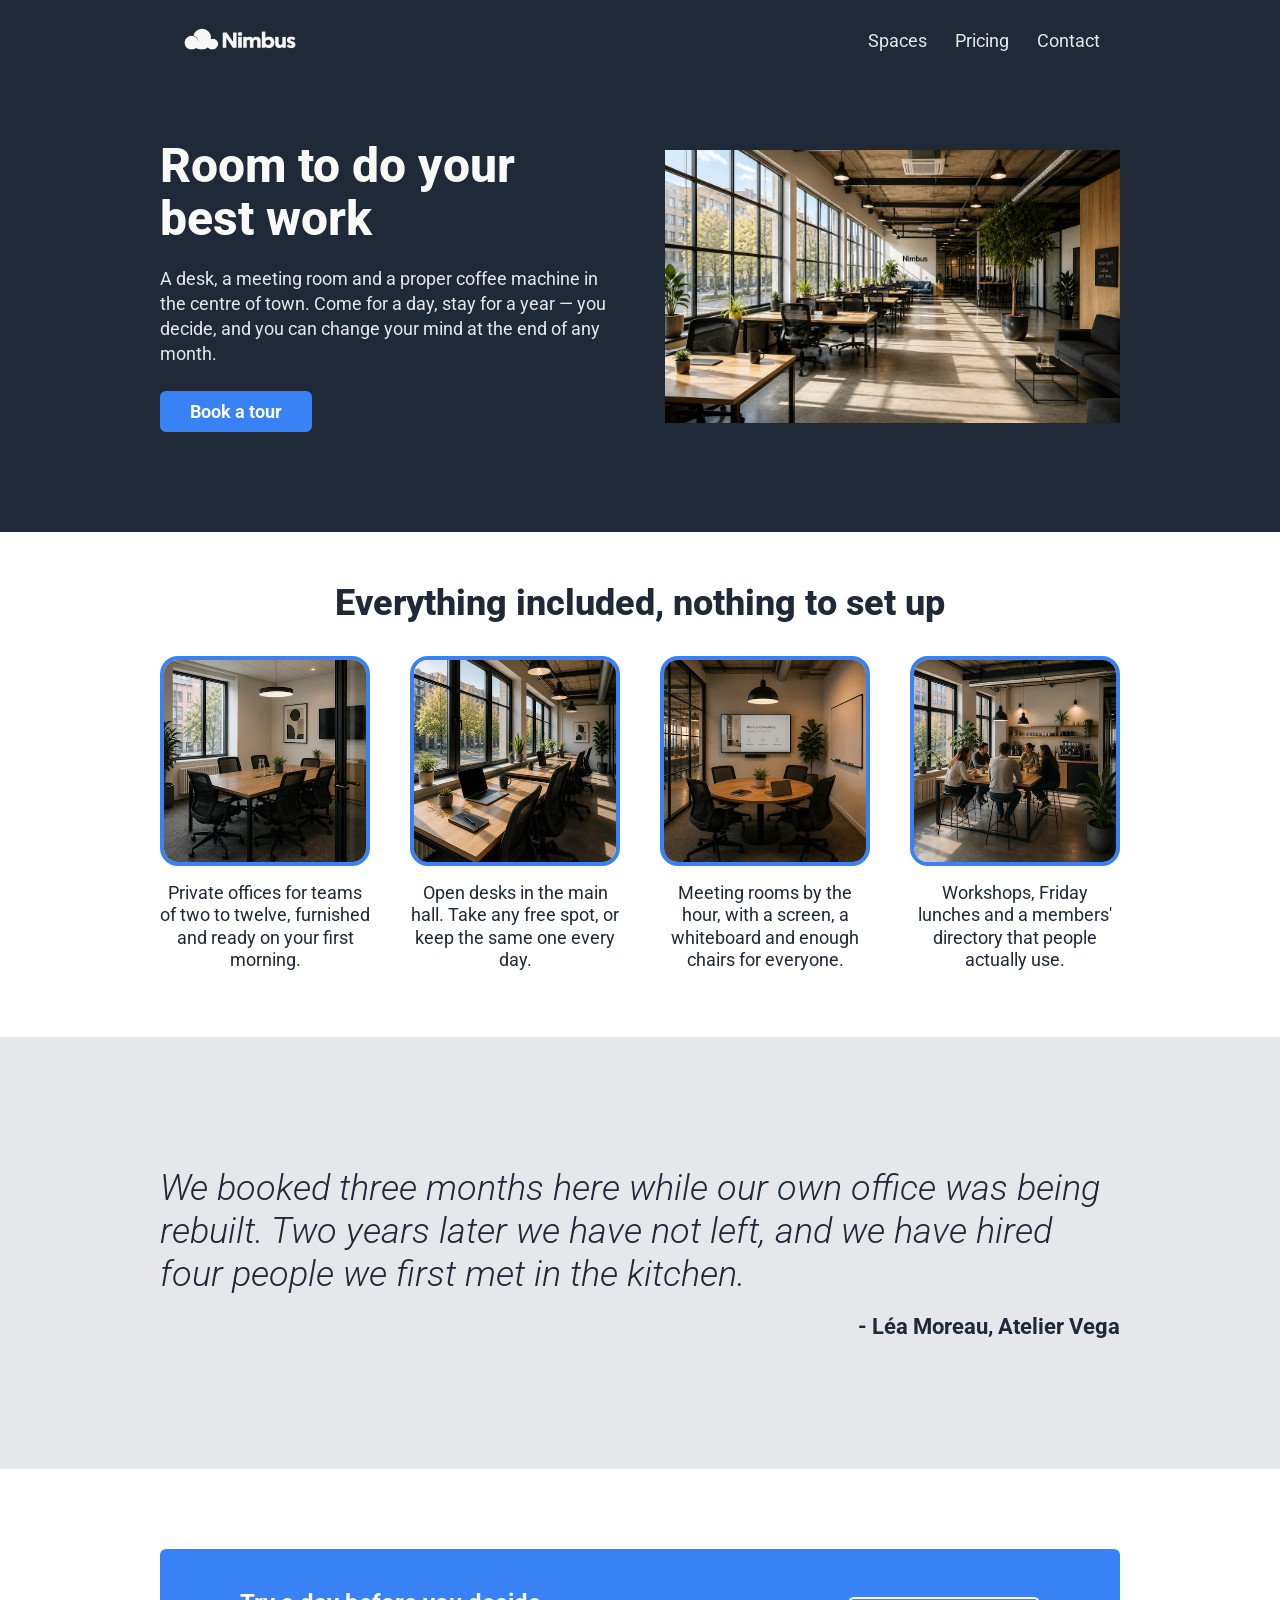
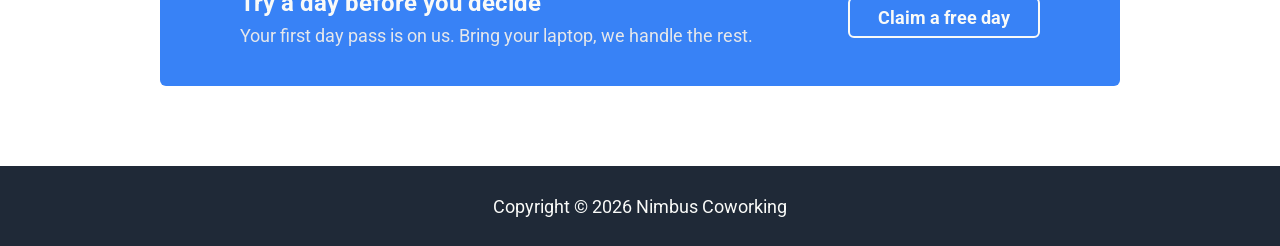
==== index.html @ df61a57c "improve the structure of main.css" ====
<!DOCTYPE html>
<html lang="en">
<head>
    <meta charset="UTF-8">
    <meta name="viewport" content="width=device-width, initial-scale=1.0">
    <title>Nimbus Coworking — Workspaces in the centre of town</title>
    <meta name="description"
          content="Private offices, open desks and meeting rooms in the centre of town. Book by the day or by the year.">

    <link rel="stylesheet" href="assets/css/main.css">
    <link rel="stylesheet" href="assets/css/pages/home.css">
</head>

<body>

    <!-- Skip link for keyboard navigation -->
    <!-- <a class="skip-link" href="#main">Skip to content</a> -->

    <!-- Site header: logo and main navigation -->
    <header class="site-header">
        <div class="site-header__inner">

            <a class="site-header__logo" href="index.html">
                <img class="site-header__logo-image"
                    src="assets/images/logo-nimbus.png"
                    alt="Nimbus Coworking">
            </a>

            <!-- Burger button, shown on small screens -->
            <input class="nav-toggle" type="checkbox" id="nav-toggle">
            <label class="nav-toggle__label" for="nav-toggle" aria-label="Menu">
                <span class="nav-toggle__bar"></span>
                <span class="nav-toggle__bar"></span>
                <span class="nav-toggle__bar"></span>
            </label>

            <nav class="site-nav" aria-label="Main">
                <ul class="site-nav__list">
                    <li><a class="site-nav__link" href="spaces.html">Spaces</a></li>
                    <li><a class="site-nav__link" href="pricing.html">Pricing</a></li>
                    <li><a class="site-nav__link" href="contact.html">Contact</a></li>
                </ul>
            </nav>

        </div>
    </header>

    <main id="main">

        <!-- Hero: main message and call to action -->
        <section class="hero">
            <div class="hero__inner">

                <div class="hero__content">
                    <h1 class="hero__title">Room to do your best work</h1>
                    <p class="hero__subtitle">
                        A desk, a meeting room and a proper coffee machine in
                        the centre of town. Come for a day, stay for a year —
                        you decide, and you can change your mind at the end of
                        any month.
                    </p>
                    <a class="btn" href="contact.html">Book a tour</a>
                </div>

                <!-- Wide shot on desktop, closer shot on mobile -->     
                <picture class="hero__media">
                    <source media="(max-width: 374px)"
                            srcset="assets/images/hero-mobile.jpg">
                    <img src="assets/images/hero-desktop.jpg"
                        alt="The main hall at Nimbus, with desks along a row of tall windows">
                </picture>

            </div>
        </section>

        <!-- What Nimbus offers: four services -->
        <section class="services" id="services">
            <div class="services__inner">
                <h2 class="services__title">Everything included, nothing to set up</h2>

                <ul class="services__list">

                    <li class="card">
                        <!-- Two sizes, the browser loads the lighter one when it fits -->
                        <img class="card__image"
                            src="assets/images/offices-400.jpg"
                            srcset="assets/images/offices-400.jpg 400w,
                                    assets/images/offices-800.jpg 800w"
                            sizes="225px"
                            alt="A private office with a table for six people">
                        <p class="card__text">
                            Private offices for teams of two to twelve, furnished
                            and ready on your first morning.
                        </p>
                    </li>

                    <li class="card">
                        <img class="card__image"
                            src="assets/images/desks-400.jpg"
                            srcset="assets/images/desks-400.jpg 400w,
                                    assets/images/desks-800.jpg 800w"
                            sizes="225px"
                            alt="Open desks facing a window in the main hall">
                        <p class="card__text">
                            Open desks in the main hall. Take any free spot, or
                            keep the same one every day.
                        </p>
                    </li>

                    <li class="card">
                        <img class="card__image"
                            src="assets/images/meeting-400.jpg"
                            srcset="assets/images/meeting-400.jpg 400w,
                                    assets/images/meeting-800.jpg 800w"
                            sizes="225px"
                            alt="A meeting room with a screen and a whiteboard">
                        <p class="card__text">
                            Meeting rooms by the hour, with a screen, a whiteboard
                            and enough chairs for everyone.
                        </p>
                    </li>

                    <li class="card">
                        <img class="card__image"
                            src="assets/images/community-400.jpg"
                            srcset="assets/images/community-400.jpg 400w,
                                    assets/images/community-800.jpg 800w"
                            sizes="225px"
                            alt="Members having lunch together in the Nimbus kitchen">
                        <p class="card__text">
                            Workshops, Friday lunches and a members' directory that
                            people actually use.
                        </p>
                    </li>

                </ul>
        </div>
        </section>

        <!-- Member testimonial -->
        <section class="quote" id="members">
            <div class="quote__inner">
                <figure class="quote__figure">
                    <blockquote class="quote__text">
                        We booked three months here while our own office was being
                        rebuilt. Two years later we have not left, and we have
                        hired four people we first met in the kitchen.
                    </blockquote>
                    <figcaption class="quote__author">- Léa Moreau, Atelier Vega</figcaption>
                </figure>
            </div>
        </section>

        <!-- Free day pass offer -->
        <section class="cta" id="join">
            <div class="cta__inner">
                <div class="cta__card">
                    <div class="cta__content">
                        <h2 class="cta__title">Try a day before you decide</h2>
                        <p class="cta__text">
                            Your first day pass is on us. Bring your laptop, we
                            handle the rest.
                        </p>
                    </div>
                    <a class="btn btn--outline" href="contact.html">Claim a free day</a>
                </div>
            </div>
        </section>

    </main>

    <footer class="site-footer">
        <p class="site-footer__text">Copyright © 2026 Nimbus Coworking</p>
    </footer>

</body>
</html>
---- assets/css/main.css ----
@font-face {
  font-family: "Roboto";
  src: url(/assets/fonts/Roboto-Regular.ttf);
  font-weight: 400;
  font-style: normal;
}

@font-face {
  font-family: "Roboto";
  src: url(/assets/fonts/Roboto-Bold.ttf);
  font-weight: 700;
  font-style: normal;
}

@font-face {
  font-family: "Roboto";
  src: url(/assets/fonts/Roboto-ExtraBold.ttf);
  font-weight: 800;
  font-style: normal;
}

@font-face {
  font-family: "Roboto";
  src: url(/assets/fonts/Roboto-Italic.ttf);
  font-weight: 400;
  font-style: italic;
}

@font-face {
  font-family: "Roboto";
  src: url(/assets/fonts/Roboto-LightItalic.ttf);
  font-weight: 300;
  font-style: italic;
}



/* VARIABLES */

:root {
  /* color for header, hero and footer background, information header text, quote text and author text */
  --color-dark: #1F2937;
  /* color for header logo text, header main text, button text, sign up main text, sign up button border */
  --color-light: #F9FAF8;
  /* color for header secondary text, header links text, information item text, footer text, sign up secondary text */
  --color-secondary: #E5E7EB;
  /* color for button background, information item image border, sign up background */
  --color-accent: #3882F6;
  /* font weight for header main text and information header text */
  --font-extra-bold: 800;
  /* font weight for quote text */
  --font-light: 300;
  /* font size for hero main text */
  --font-size-main: 48px;
  /* font size for information header text and quote text */
  --font-size-large: 36px;
  /* font size for logo text */
  --font-size-medium: 24px;
  /* font size for hero secondary and header link text */
  --font-size-small: 18px;
  /* font size for header logo text */
  --font-size-logo: 24px;
}

/* RESETS */

* {
  padding: 0;
  margin: 0;
  box-sizing: border-box;
}

/* BASE TEXT STYLES */

body {
  font-size: var(--font-size-small);
  font-family: "Roboto", sans-serif;
}

@media (max-width: 374px) {
  body {
    font-size: 18px;
  }
}

main {
  padding-top: 70px; /* top padding to accommodate the header  */
}

/* GLOBAL TEXT STYLES - add classes with the same styles here */

/* hero text style */
.hero__title {
  font-size: var(--font-size-main);
  font-weight: var(--font-extra-bold);
  line-height: 1.1;
}

/* header text style */
.services__title {
  color: var(--color-dark);
  font-size: var(--font-size-large);
  font-weight: var(--font-extra-bold);
  text-align: center;
  line-height: 1.2;
}

/* SKIP LINK */

.skip-link {
  position: absolute;
  top: 0;
  left: 0;

  padding: 8px 16px;

  background-color: var(--color-light);
  color: var(--color-dark);
  text-decoration: none;

  transform: translateY(-100%);
}

.skip-link:focus {
  transform: translateY(0);
}

/* COMPONENT STYLES */

/* buttons */
.btn {
  display: inline-block;
  padding: 8px 28px;

  background-color: var(--color-accent);
  border: 2px solid var(--color-accent);
  border-radius: 6px;

  color: var(--color-light);
  font-weight: 700;
  text-decoration: none;
  min-width: fit-content;
}

.btn:hover,
.btn:focus-visible {
  background-color: var(--color-light);
  border-color: var(--color-light);
  color: var(--color-accent);
}

.btn--outline {
  background-color: transparent;
  border-color: var(--color-light);
  color: var(--color-light);
}

.btn--outline:hover,
.btn--outline:focus-visible {
  background-color: var(--color-light);
  color: var(--color-accent);
}

/* header */
.site-header {
  position: fixed;
  top: 0;
  left: 0;
  width: 100%;
  z-index: 1000;

  background-color: var(--color-dark);
}

.site-header__inner {
  max-width: 960px;
  margin: 0 auto;
  padding: 20px;

  display: flex;
  align-items: center;
  justify-content: space-between;
}

.site-header__logo {
  display: block;
}

.site-header__logo-image {
  display: block;
  height: 40px;
}

.site-nav__list {
  display: flex;
  gap: 28px;
  list-style: none;
}

.site-nav__link {
  color: var(--color-secondary);
  text-decoration: none;
}

.site-nav__link:hover,
.site-nav__link:focus-visible {
  color: var(--color-light);
}

.nav-toggle { /* for burger menu */
  display: none;
}

.nav-toggle__label { /* for burger menu */
  display: none;
}

@media (max-width: 600px) {
  /* CSS-only navigation */

  .nav-toggle__label {
    width: 30px;
    height: 24px;

    display: flex;
    flex-direction: column;
    justify-content: space-between;

    cursor: pointer;
  }

  .nav-toggle__bar {
    display: block;
    width: 100%;
    height: 2px;

    background-color: var(--color-secondary);
    border-radius: 2px;
  }

  .site-nav {
    display: none;
  }

  .site-nav__list {
    flex-direction: column;
    gap: 0;
    padding: 10px 0 15px;
    width: 100%;
  }

  .site-nav__link {
    display: block;
    padding: 12px 0;
  }

  .nav-toggle:checked ~ .site-nav {
    display: block;
    position: absolute;
    left: 0;
    right: 0;
    margin-top: 200px;
    background-color: var(--color-dark);
    border-bottom: 1px solid var(--color-secondary);
    padding-left: 20px;
  }

  .site-header__inner {
    flex-wrap: wrap;
  }
}

/* footer */
.site-footer {
  background-color: var(--color-dark);
  color: var(--color-light);
  text-align: center;

  height: 80px;
  padding: 0px 20px;
  display: flex;
  align-items: center;
  justify-content: center;
}
---- assets/css/pages/home.css ----
/* HERO */

.hero {
  padding: 0 20px;

  background-color: var(--color-dark);
  color: var(--color-light);
}

.hero__inner {
  max-width: 960px;
  margin: 0 auto;
  padding: 35px 0 50px;
  display: flex;
  flex-direction: column;
  align-items: center;
  gap: 50px;
}

.hero__content {
  width: 100%;
}

.hero__title {
  margin-bottom: 20px;
}

.hero__subtitle {
  margin-bottom: 25px;
  color: var(--color-secondary);
  line-height: 1.4;
}

.hero__media {
  width: 100%;
}

.hero__media img {
  display: block;
  width: 100%;
}

@media (min-width: 768px) {
  .hero__inner {
    padding: 70px 0 100px;
    flex-direction: row;
  }

  .hero__content,
  .hero__media {
    flex: 1;
  }
}


/* SERVICES */

.services {
  padding: 0 20px;
}

.services__inner {
  max-width: 960px;
  margin: 0 auto;
  padding: 30px 0 65px;
}

.services__title {
  margin-bottom: 30px;
}

.services__list {
  display: flex;
  flex-wrap: wrap;
  justify-content: center;
  gap: 40px;
  list-style: none;
}

.card {
  flex: 0 1 225px;
}

.card__image {
  display: block;
  width: 100%;
  border: 4px solid var(--color-accent);
  border-radius: 18px;
}

.card__text {
  margin-top: 16px;
  color: var(--color-dark);
  text-align: center;
  line-height: 1.25;
}

@media (min-width: 768px) {
  .services__inner {
    padding: 50px 0 65px;
  }

  .services__list {
    flex-wrap: nowrap;
    align-items: flex-start;
  }
}


/* QUOTE */

.quote {
  padding: 0 20px;

  background-color: var(--color-secondary);
}

.quote__inner {
  max-width: 960px;
  margin: 0 auto;
  padding: 65px 0;
}

.quote__text {
  color: var(--color-dark);
  font-size: 28px;
  font-weight: var(--font-light);
  font-style: italic;
  line-height: 1.2;
}

.quote__author {
  margin-top: 18px;
  color: var(--color-dark);
  font-size: 22px;
  font-weight: 700;
  text-align: right;
}

@media (min-width: 768px) {
  .quote__inner {
    padding: 100px 0;
  }

  .quote__text {
    font-size: var(--font-size-large);
  }
}

@media (min-width: 1200px) {
  .quote__inner {
    padding: 130px 0;
  }
}


/* CALL TO ACTION */
.cta {
  padding: 0 20px;
}

.cta__inner {
  max-width: 960px;
  margin: 0 auto;
  padding: 50px 0;
}

.cta__card {
  padding: 30px 25px;

  display: flex;
  flex-direction: column;
  align-items: center;
  gap: 30px;

  background-color: var(--color-accent);
  border-radius: 6px;
}

.cta__content {
  color: var(--color-light);
}

.cta__title {
  margin-bottom: 8px;

  font-size: 24px;
  font-weight: 700;
}

.cta__text {
  color: var(--color-secondary);
}

@media (min-width: 768px) {
  .cta__inner {
    padding: 80px 0;
  }

  .cta__card {
    padding: 40px 80px;

    flex-direction: row;
    justify-content: space-between;
    gap: 40px;
  }
}
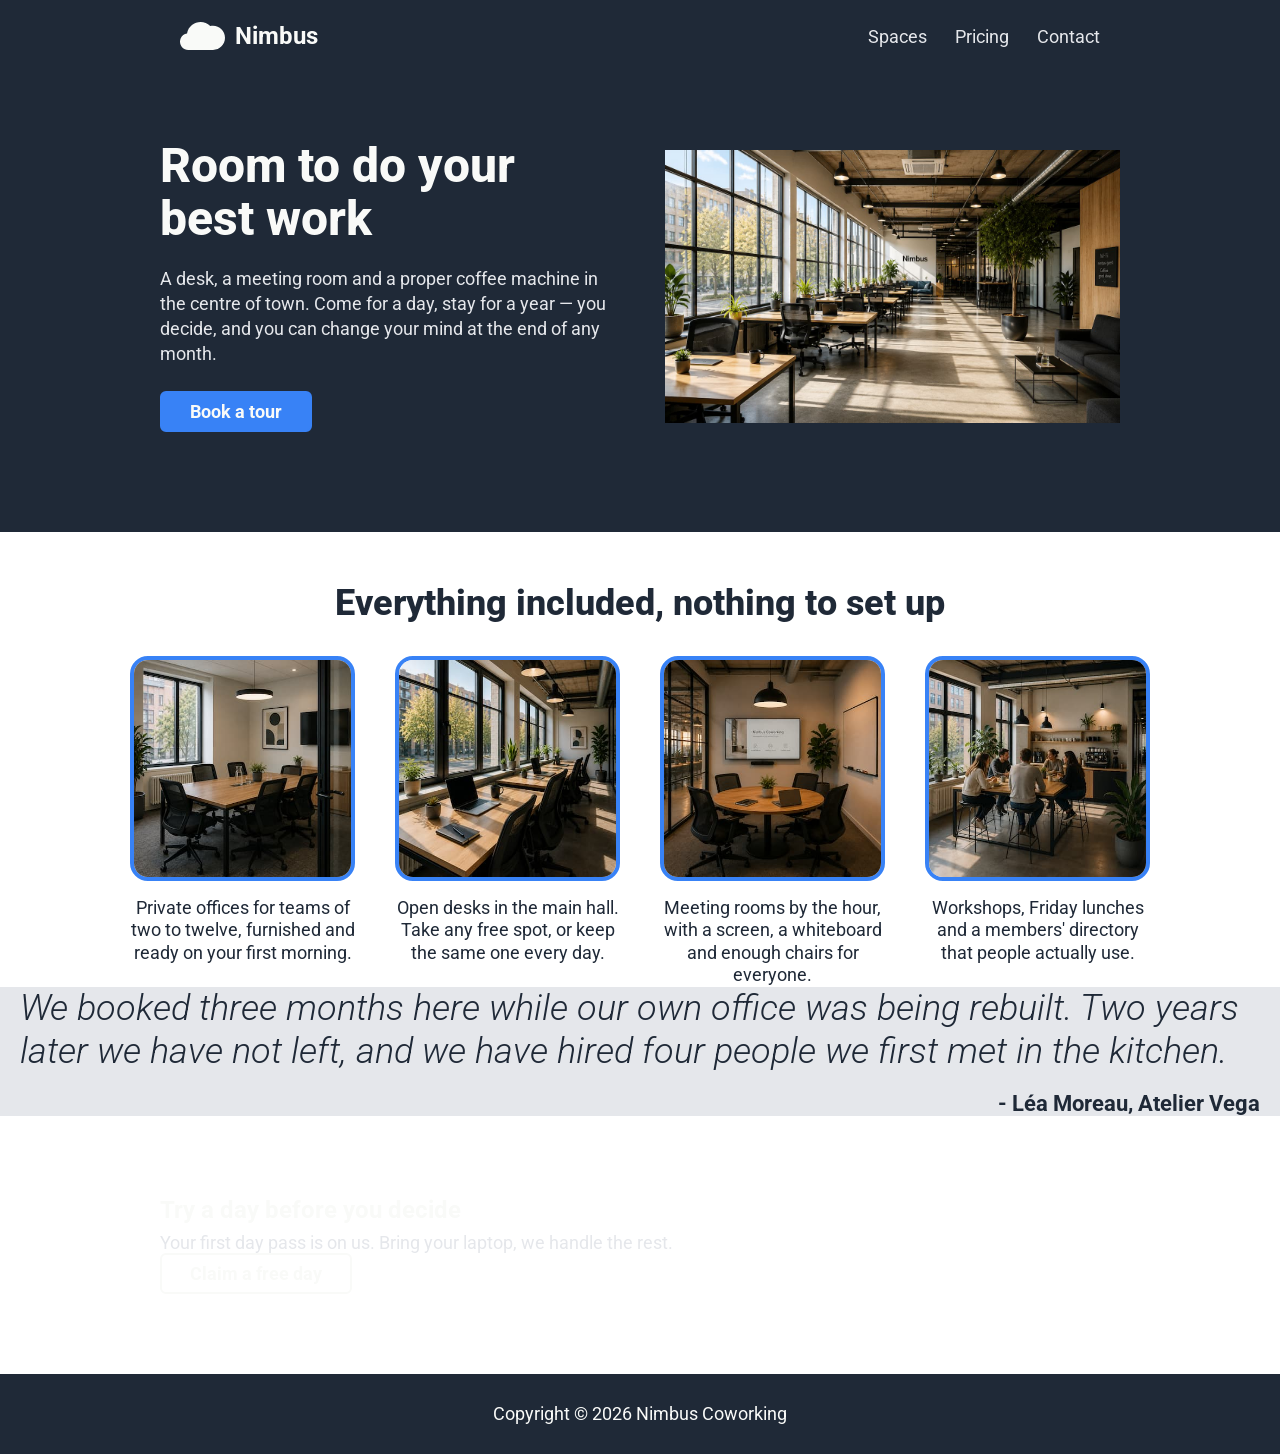
==== commit 30525b09: "feat(header): use cloud svg icon with text logo" ====
--- a/index.html
+++ b/index.html
@@ -13,17 +13,15 @@
 
 <body>
 
-    <!-- Skip link for keyboard navigation -->
-    <!-- <a class="skip-link" href="#main">Skip to content</a> -->
-
     <!-- Site header: logo and main navigation -->
     <header class="site-header">
         <div class="site-header__inner">
 
             <a class="site-header__logo" href="index.html">
-                <img class="site-header__logo-image"
-                    src="assets/images/logo-nimbus.png"
-                    alt="Nimbus Coworking">
+                <img class="site-header__logo-mark"
+                    src="assets/images/logo-cloud.svg"
+                    alt="">
+                <span class="site-header__logo-text">Nimbus</span>
             </a>
 
             <!-- Burger button, shown on small screens -->
@@ -62,12 +60,12 @@
                     <a class="btn" href="contact.html">Book a tour</a>
                 </div>
 
-                <!-- Wide shot on desktop, closer shot on mobile -->     
+                <!-- Wide shot on desktop, closer shot on mobile -->
                 <picture class="hero__media">
                     <source media="(max-width: 374px)"
                             srcset="assets/images/hero-mobile.jpg">
                     <img src="assets/images/hero-desktop.jpg"
-                        alt="The main hall at Nimbus, with desks along a row of tall windows">
+                         alt="The main hall at Nimbus, with desks along a row of tall windows">
                 </picture>
 
             </div>
@@ -75,95 +73,89 @@
 
         <!-- What Nimbus offers: four services -->
         <section class="services" id="services">
-            <div class="services__inner">
-                <h2 class="services__title">Everything included, nothing to set up</h2>
+            <h2 class="services__title">Everything included, nothing to set up</h2>
 
-                <ul class="services__list">
+            <ul class="services__list">
 
-                    <li class="card">
-                        <!-- Two sizes, the browser loads the lighter one when it fits -->
-                        <img class="card__image"
-                            src="assets/images/offices-400.jpg"
-                            srcset="assets/images/offices-400.jpg 400w,
-                                    assets/images/offices-800.jpg 800w"
-                            sizes="225px"
-                            alt="A private office with a table for six people">
-                        <p class="card__text">
-                            Private offices for teams of two to twelve, furnished
-                            and ready on your first morning.
-                        </p>
-                    </li>
+                <li class="card">
+                    <!-- Two sizes, the browser loads the lighter one when it fits -->
+                    <img class="card__image"
+                         src="assets/images/offices-400.jpg"
+                         srcset="assets/images/offices-400.jpg 400w,
+                                 assets/images/offices-800.jpg 800w"
+                         sizes="(max-width: 767px) 100vw, 25vw"
+                         alt="A private office with a table for six people">
+                    <p class="card__text">
+                        Private offices for teams of two to twelve, furnished
+                        and ready on your first morning.
+                    </p>
+                </li>
 
-                    <li class="card">
-                        <img class="card__image"
-                            src="assets/images/desks-400.jpg"
-                            srcset="assets/images/desks-400.jpg 400w,
-                                    assets/images/desks-800.jpg 800w"
-                            sizes="225px"
-                            alt="Open desks facing a window in the main hall">
-                        <p class="card__text">
-                            Open desks in the main hall. Take any free spot, or
-                            keep the same one every day.
-                        </p>
-                    </li>
+                <li class="card">
+                    <img class="card__image"
+                         src="assets/images/desks-400.jpg"
+                         srcset="assets/images/desks-400.jpg 400w,
+                                 assets/images/desks-800.jpg 800w"
+                         sizes="(max-width: 767px) 100vw, 25vw"
+                         alt="Open desks facing a window in the main hall">
+                    <p class="card__text">
+                        Open desks in the main hall. Take any free spot, or
+                        keep the same one every day.
+                    </p>
+                </li>
 
-                    <li class="card">
-                        <img class="card__image"
-                            src="assets/images/meeting-400.jpg"
-                            srcset="assets/images/meeting-400.jpg 400w,
-                                    assets/images/meeting-800.jpg 800w"
-                            sizes="225px"
-                            alt="A meeting room with a screen and a whiteboard">
-                        <p class="card__text">
-                            Meeting rooms by the hour, with a screen, a whiteboard
-                            and enough chairs for everyone.
-                        </p>
-                    </li>
+                <li class="card">
+                    <img class="card__image"
+                         src="assets/images/meeting-400.jpg"
+                         srcset="assets/images/meeting-400.jpg 400w,
+                                 assets/images/meeting-800.jpg 800w"
+                         sizes="(max-width: 767px) 100vw, 25vw"
+                         alt="A meeting room with a screen and a whiteboard">
+                    <p class="card__text">
+                        Meeting rooms by the hour, with a screen, a whiteboard
+                        and enough chairs for everyone.
+                    </p>
+                </li>
 
-                    <li class="card">
-                        <img class="card__image"
-                            src="assets/images/community-400.jpg"
-                            srcset="assets/images/community-400.jpg 400w,
-                                    assets/images/community-800.jpg 800w"
-                            sizes="225px"
-                            alt="Members having lunch together in the Nimbus kitchen">
-                        <p class="card__text">
-                            Workshops, Friday lunches and a members' directory that
-                            people actually use.
-                        </p>
-                    </li>
+                <li class="card">
+                    <img class="card__image"
+                         src="assets/images/community-400.jpg"
+                         srcset="assets/images/community-400.jpg 400w,
+                                 assets/images/community-800.jpg 800w"
+                         sizes="(max-width: 767px) 100vw, 25vw"
+                         alt="Members having lunch together in the Nimbus kitchen">
+                    <p class="card__text">
+                        Workshops, Friday lunches and a members' directory that
+                        people actually use.
+                    </p>
+                </li>
 
-                </ul>
-        </div>
+            </ul>
         </section>
 
         <!-- Member testimonial -->
         <section class="quote" id="members">
-            <div class="quote__inner">
-                <figure class="quote__figure">
-                    <blockquote class="quote__text">
-                        We booked three months here while our own office was being
-                        rebuilt. Two years later we have not left, and we have
-                        hired four people we first met in the kitchen.
-                    </blockquote>
-                    <figcaption class="quote__author">- Léa Moreau, Atelier Vega</figcaption>
-                </figure>
-            </div>
+            <figure class="quote__figure">
+                <blockquote class="quote__text">
+                    We booked three months here while our own office was being
+                    rebuilt. Two years later we have not left, and we have
+                    hired four people we first met in the kitchen.
+                </blockquote>
+                <figcaption class="quote__author">- Léa Moreau, Atelier Vega</figcaption>
+            </figure>
         </section>
 
         <!-- Free day pass offer -->
         <section class="cta" id="join">
             <div class="cta__inner">
-                <div class="cta__card">
-                    <div class="cta__content">
-                        <h2 class="cta__title">Try a day before you decide</h2>
-                        <p class="cta__text">
-                            Your first day pass is on us. Bring your laptop, we
-                            handle the rest.
-                        </p>
-                    </div>
-                    <a class="btn btn--outline" href="contact.html">Claim a free day</a>
+                <div class="cta__content">
+                    <h2 class="cta__title">Try a day before you decide</h2>
+                    <p class="cta__text">
+                        Your first day pass is on us. Bring your laptop, we
+                        handle the rest.
+                    </p>
                 </div>
+                <a class="btn btn--outline" href="contact.html">Claim a free day</a>
             </div>
         </section>
 
--- a/assets/css/main.css
+++ b/assets/css/main.css
@@ -90,7 +90,10 @@
 /* GLOBAL TEXT STYLES - add classes with the same styles here */
 
 /* hero text style */
-.hero__title {
+.hero__title,
+.page-intro__title {
+  margin-bottom: 12px;
+
   font-size: var(--font-size-main);
   font-weight: var(--font-extra-bold);
   line-height: 1.1;
@@ -98,31 +101,13 @@
 
 /* header text style */
 .services__title {
+  margin: 50px 0px;
+
   color: var(--color-dark);
   font-size: var(--font-size-large);
   font-weight: var(--font-extra-bold);
   text-align: center;
   line-height: 1.2;
-}
-
-/* SKIP LINK */
-
-.skip-link {
-  position: absolute;
-  top: 0;
-  left: 0;
-
-  padding: 8px 16px;
-
-  background-color: var(--color-light);
-  color: var(--color-dark);
-  text-decoration: none;
-
-  transform: translateY(-100%);
-}
-
-.skip-link:focus {
-  transform: translateY(0);
 }
 
 /* COMPONENT STYLES */
@@ -175,7 +160,7 @@
 .site-header__inner {
   max-width: 960px;
   margin: 0 auto;
-  padding: 20px;
+  padding: 22px 20px;
 
   display: flex;
   align-items: center;
@@ -183,12 +168,25 @@
 }
 
 .site-header__logo {
+  display: flex;
+  align-items: center;
+  gap: 10px;
+
+  text-decoration: none;
+}
+
+.site-header__logo-mark {
   display: block;
-}
-
-.site-header__logo-image {
-  display: block;
-  height: 40px;
+  height: 28px;
+  width: auto;
+}
+
+/* Header Logo Text: 24px #F9FAF8 */
+.site-header__logo-text {
+  color: var(--color-light);
+  font-size: var(--font-size-logo);
+  font-weight: 700;
+  line-height: 1;
 }
 
 .site-nav__list {
@@ -281,4 +279,35 @@
   display: flex;
   align-items: center;
   justify-content: center;
+}
+
+/* page intro - dark banner at the top of secondary pages */
+.page-intro {
+  background-color: var(--color-dark);
+  color: var(--color-light);
+}
+
+.page-intro__inner {
+  max-width: 960px;
+  margin: 0 auto;
+  padding: 70px 20px 80px;
+}
+
+.page-intro__text {
+  max-width: 640px;
+
+  color: var(--color-secondary);
+  line-height: 1.4;
+}
+
+@media (max-width: 767px) {
+  .page-intro__title {
+    font-size: var(--font-size-main);
+  }
+}
+
+@media (max-width: 374px) {
+  .page-intro__title {
+    font-size: var(--font-size-large);
+  }
 }
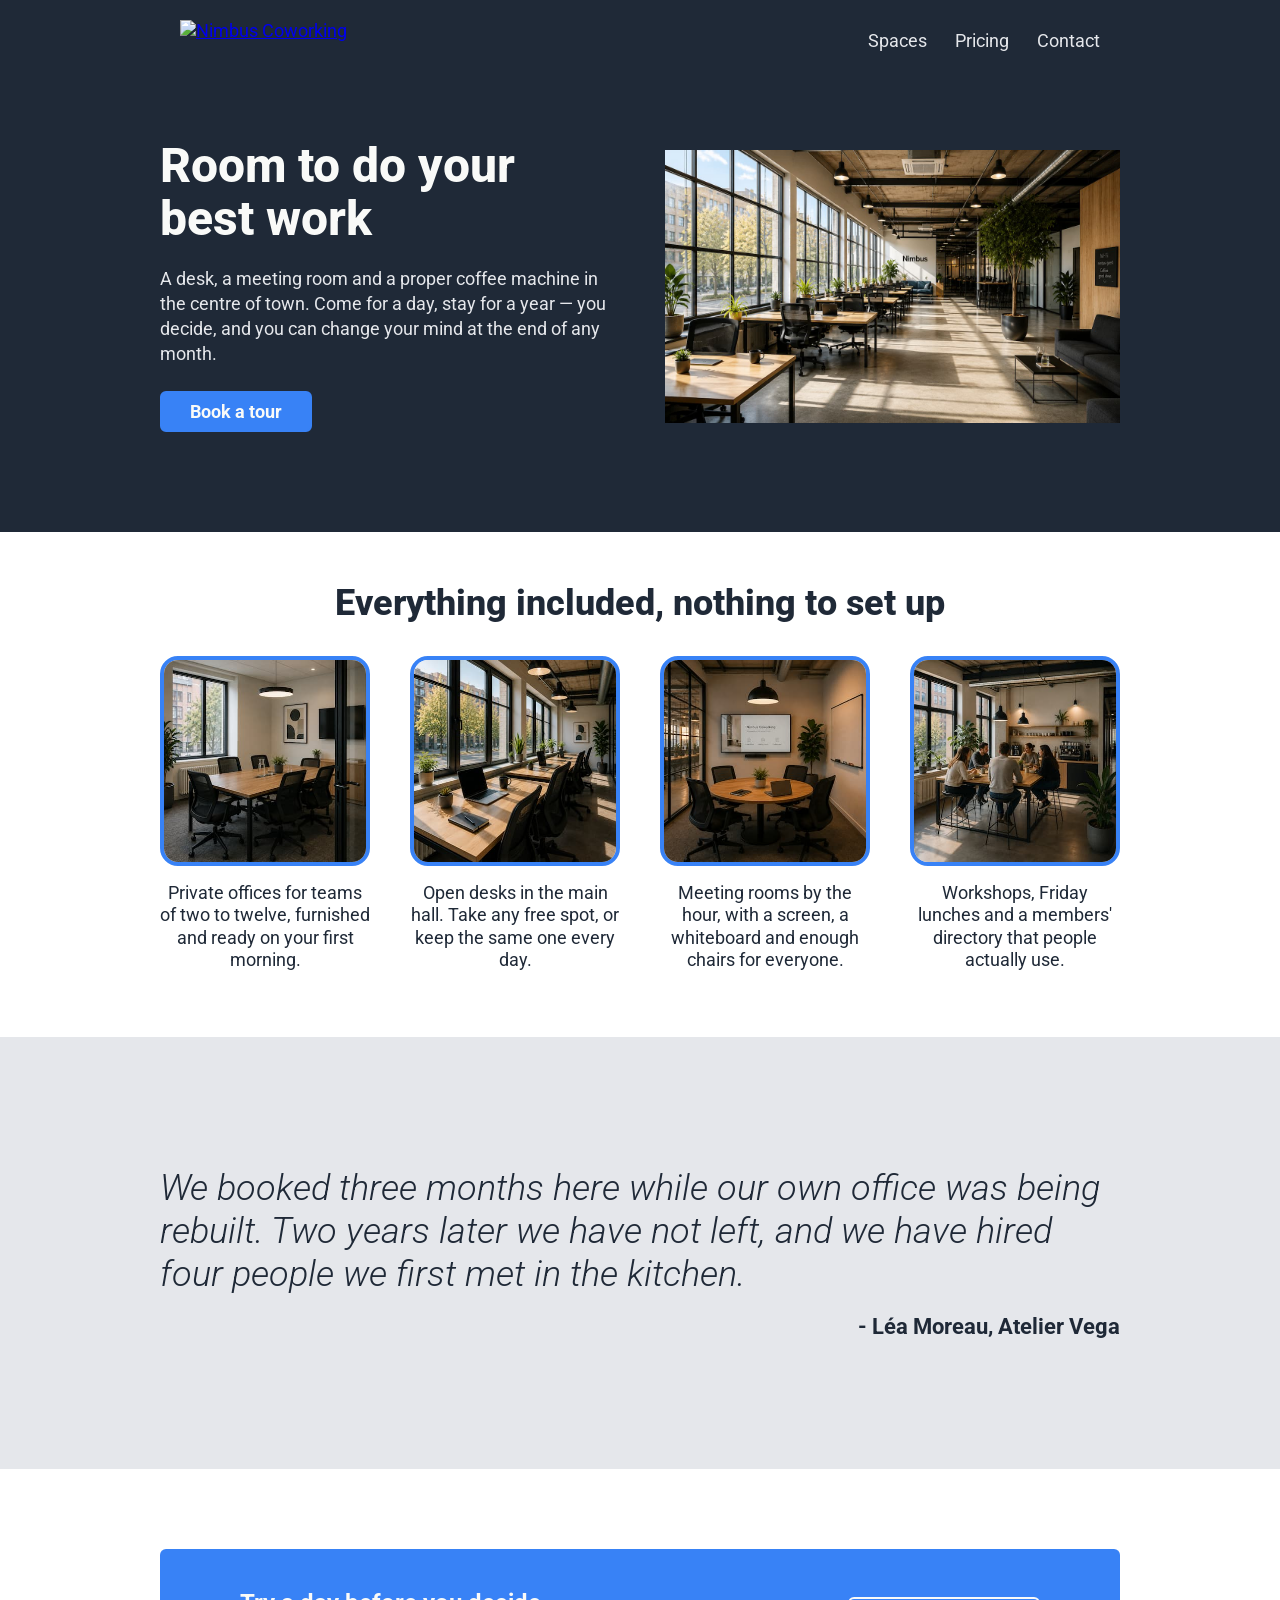
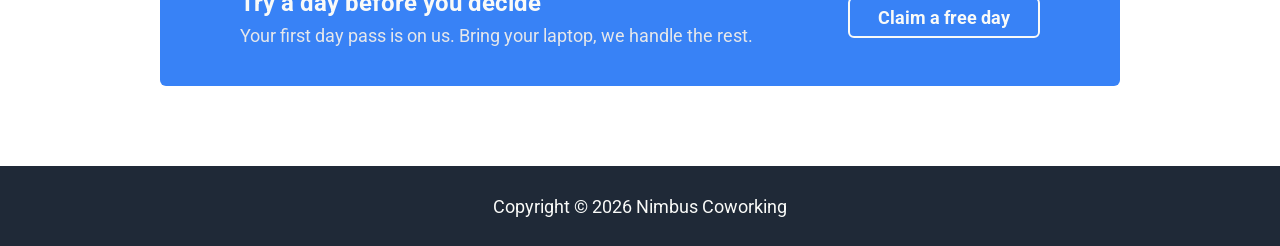
==== commit 8a999b49: "Merge pull request #27 from kenza12/feat/index-css Improve the structure of home.css" ====
--- a/index.html
+++ b/index.html
@@ -18,10 +18,9 @@
         <div class="site-header__inner">
 
             <a class="site-header__logo" href="index.html">
-                <img class="site-header__logo-mark"
-                    src="assets/images/logo-cloud.svg"
-                    alt="">
-                <span class="site-header__logo-text">Nimbus</span>
+                <img class="site-header__logo-image"
+                    src="assets/images/logo-nimbus.png"
+                    alt="Nimbus Coworking">
             </a>
 
             <!-- Burger button, shown on small screens -->
@@ -60,12 +59,12 @@
                     <a class="btn" href="contact.html">Book a tour</a>
                 </div>
 
-                <!-- Wide shot on desktop, closer shot on mobile -->
+                <!-- Wide shot on desktop, closer shot on mobile -->     
                 <picture class="hero__media">
                     <source media="(max-width: 374px)"
                             srcset="assets/images/hero-mobile.jpg">
                     <img src="assets/images/hero-desktop.jpg"
-                         alt="The main hall at Nimbus, with desks along a row of tall windows">
+                        alt="The main hall at Nimbus, with desks along a row of tall windows">
                 </picture>
 
             </div>
@@ -73,89 +72,95 @@
 
         <!-- What Nimbus offers: four services -->
         <section class="services" id="services">
-            <h2 class="services__title">Everything included, nothing to set up</h2>
+            <div class="services__inner">
+                <h2 class="services__title">Everything included, nothing to set up</h2>
 
-            <ul class="services__list">
+                <ul class="services__list">
 
-                <li class="card">
-                    <!-- Two sizes, the browser loads the lighter one when it fits -->
-                    <img class="card__image"
-                         src="assets/images/offices-400.jpg"
-                         srcset="assets/images/offices-400.jpg 400w,
-                                 assets/images/offices-800.jpg 800w"
-                         sizes="(max-width: 767px) 100vw, 25vw"
-                         alt="A private office with a table for six people">
-                    <p class="card__text">
-                        Private offices for teams of two to twelve, furnished
-                        and ready on your first morning.
-                    </p>
-                </li>
+                    <li class="card">
+                        <!-- Two sizes, the browser loads the lighter one when it fits -->
+                        <img class="card__image"
+                            src="assets/images/offices-400.jpg"
+                            srcset="assets/images/offices-400.jpg 400w,
+                                    assets/images/offices-800.jpg 800w"
+                            sizes="225px"
+                            alt="A private office with a table for six people">
+                        <p class="card__text">
+                            Private offices for teams of two to twelve, furnished
+                            and ready on your first morning.
+                        </p>
+                    </li>
 
-                <li class="card">
-                    <img class="card__image"
-                         src="assets/images/desks-400.jpg"
-                         srcset="assets/images/desks-400.jpg 400w,
-                                 assets/images/desks-800.jpg 800w"
-                         sizes="(max-width: 767px) 100vw, 25vw"
-                         alt="Open desks facing a window in the main hall">
-                    <p class="card__text">
-                        Open desks in the main hall. Take any free spot, or
-                        keep the same one every day.
-                    </p>
-                </li>
+                    <li class="card">
+                        <img class="card__image"
+                            src="assets/images/desks-400.jpg"
+                            srcset="assets/images/desks-400.jpg 400w,
+                                    assets/images/desks-800.jpg 800w"
+                            sizes="225px"
+                            alt="Open desks facing a window in the main hall">
+                        <p class="card__text">
+                            Open desks in the main hall. Take any free spot, or
+                            keep the same one every day.
+                        </p>
+                    </li>
 
-                <li class="card">
-                    <img class="card__image"
-                         src="assets/images/meeting-400.jpg"
-                         srcset="assets/images/meeting-400.jpg 400w,
-                                 assets/images/meeting-800.jpg 800w"
-                         sizes="(max-width: 767px) 100vw, 25vw"
-                         alt="A meeting room with a screen and a whiteboard">
-                    <p class="card__text">
-                        Meeting rooms by the hour, with a screen, a whiteboard
-                        and enough chairs for everyone.
-                    </p>
-                </li>
+                    <li class="card">
+                        <img class="card__image"
+                            src="assets/images/meeting-400.jpg"
+                            srcset="assets/images/meeting-400.jpg 400w,
+                                    assets/images/meeting-800.jpg 800w"
+                            sizes="225px"
+                            alt="A meeting room with a screen and a whiteboard">
+                        <p class="card__text">
+                            Meeting rooms by the hour, with a screen, a whiteboard
+                            and enough chairs for everyone.
+                        </p>
+                    </li>
 
-                <li class="card">
-                    <img class="card__image"
-                         src="assets/images/community-400.jpg"
-                         srcset="assets/images/community-400.jpg 400w,
-                                 assets/images/community-800.jpg 800w"
-                         sizes="(max-width: 767px) 100vw, 25vw"
-                         alt="Members having lunch together in the Nimbus kitchen">
-                    <p class="card__text">
-                        Workshops, Friday lunches and a members' directory that
-                        people actually use.
-                    </p>
-                </li>
+                    <li class="card">
+                        <img class="card__image"
+                            src="assets/images/community-400.jpg"
+                            srcset="assets/images/community-400.jpg 400w,
+                                    assets/images/community-800.jpg 800w"
+                            sizes="225px"
+                            alt="Members having lunch together in the Nimbus kitchen">
+                        <p class="card__text">
+                            Workshops, Friday lunches and a members' directory that
+                            people actually use.
+                        </p>
+                    </li>
 
-            </ul>
+                </ul>
+        </div>
         </section>
 
         <!-- Member testimonial -->
         <section class="quote" id="members">
-            <figure class="quote__figure">
-                <blockquote class="quote__text">
-                    We booked three months here while our own office was being
-                    rebuilt. Two years later we have not left, and we have
-                    hired four people we first met in the kitchen.
-                </blockquote>
-                <figcaption class="quote__author">- Léa Moreau, Atelier Vega</figcaption>
-            </figure>
+            <div class="quote__inner">
+                <figure class="quote__figure">
+                    <blockquote class="quote__text">
+                        We booked three months here while our own office was being
+                        rebuilt. Two years later we have not left, and we have
+                        hired four people we first met in the kitchen.
+                    </blockquote>
+                    <figcaption class="quote__author">- Léa Moreau, Atelier Vega</figcaption>
+                </figure>
+            </div>
         </section>
 
         <!-- Free day pass offer -->
         <section class="cta" id="join">
             <div class="cta__inner">
-                <div class="cta__content">
-                    <h2 class="cta__title">Try a day before you decide</h2>
-                    <p class="cta__text">
-                        Your first day pass is on us. Bring your laptop, we
-                        handle the rest.
-                    </p>
+                <div class="cta__card">
+                    <div class="cta__content">
+                        <h2 class="cta__title">Try a day before you decide</h2>
+                        <p class="cta__text">
+                            Your first day pass is on us. Bring your laptop, we
+                            handle the rest.
+                        </p>
+                    </div>
+                    <a class="btn btn--outline" href="contact.html">Claim a free day</a>
                 </div>
-                <a class="btn btn--outline" href="contact.html">Claim a free day</a>
             </div>
         </section>
 
--- a/assets/css/main.css
+++ b/assets/css/main.css
@@ -1,34 +1,34 @@
 @font-face {
   font-family: "Roboto";
-  src: url(/assets/fonts/Roboto-Regular.ttf);
+  src: url(../fonts/Roboto-Regular.ttf);
   font-weight: 400;
   font-style: normal;
 }
 
 @font-face {
   font-family: "Roboto";
-  src: url(/assets/fonts/Roboto-Bold.ttf);
+  src: url(../fonts/Roboto-Bold.ttf);
   font-weight: 700;
   font-style: normal;
 }
 
 @font-face {
   font-family: "Roboto";
-  src: url(/assets/fonts/Roboto-ExtraBold.ttf);
+  src: url(../fonts/Roboto-ExtraBold.ttf);
   font-weight: 800;
   font-style: normal;
 }
 
 @font-face {
   font-family: "Roboto";
-  src: url(/assets/fonts/Roboto-Italic.ttf);
+  src: url(../fonts/Roboto-Italic.ttf);
   font-weight: 400;
   font-style: italic;
 }
 
 @font-face {
   font-family: "Roboto";
-  src: url(/assets/fonts/Roboto-LightItalic.ttf);
+  src: url(../fonts/Roboto-LightItalic.ttf);
   font-weight: 300;
   font-style: italic;
 }
@@ -75,6 +75,7 @@
 body {
   font-size: var(--font-size-small);
   font-family: "Roboto", sans-serif;
+  min-height: 100vh;
 }
 
 @media (max-width: 374px) {
@@ -92,8 +93,6 @@
 /* hero text style */
 .hero__title,
 .page-intro__title {
-  margin-bottom: 12px;
-
   font-size: var(--font-size-main);
   font-weight: var(--font-extra-bold);
   line-height: 1.1;
@@ -101,8 +100,6 @@
 
 /* header text style */
 .services__title {
-  margin: 50px 0px;
-
   color: var(--color-dark);
   font-size: var(--font-size-large);
   font-weight: var(--font-extra-bold);
@@ -160,7 +157,7 @@
 .site-header__inner {
   max-width: 960px;
   margin: 0 auto;
-  padding: 22px 20px;
+  padding: 20px;
 
   display: flex;
   align-items: center;
@@ -168,25 +165,12 @@
 }
 
 .site-header__logo {
-  display: flex;
-  align-items: center;
-  gap: 10px;
-
-  text-decoration: none;
-}
-
-.site-header__logo-mark {
   display: block;
-  height: 28px;
-  width: auto;
-}
-
-/* Header Logo Text: 24px #F9FAF8 */
-.site-header__logo-text {
-  color: var(--color-light);
-  font-size: var(--font-size-logo);
-  font-weight: 700;
-  line-height: 1;
+}
+
+.site-header__logo-image {
+  display: block;
+  height: 40px;
 }
 
 .site-nav__list {
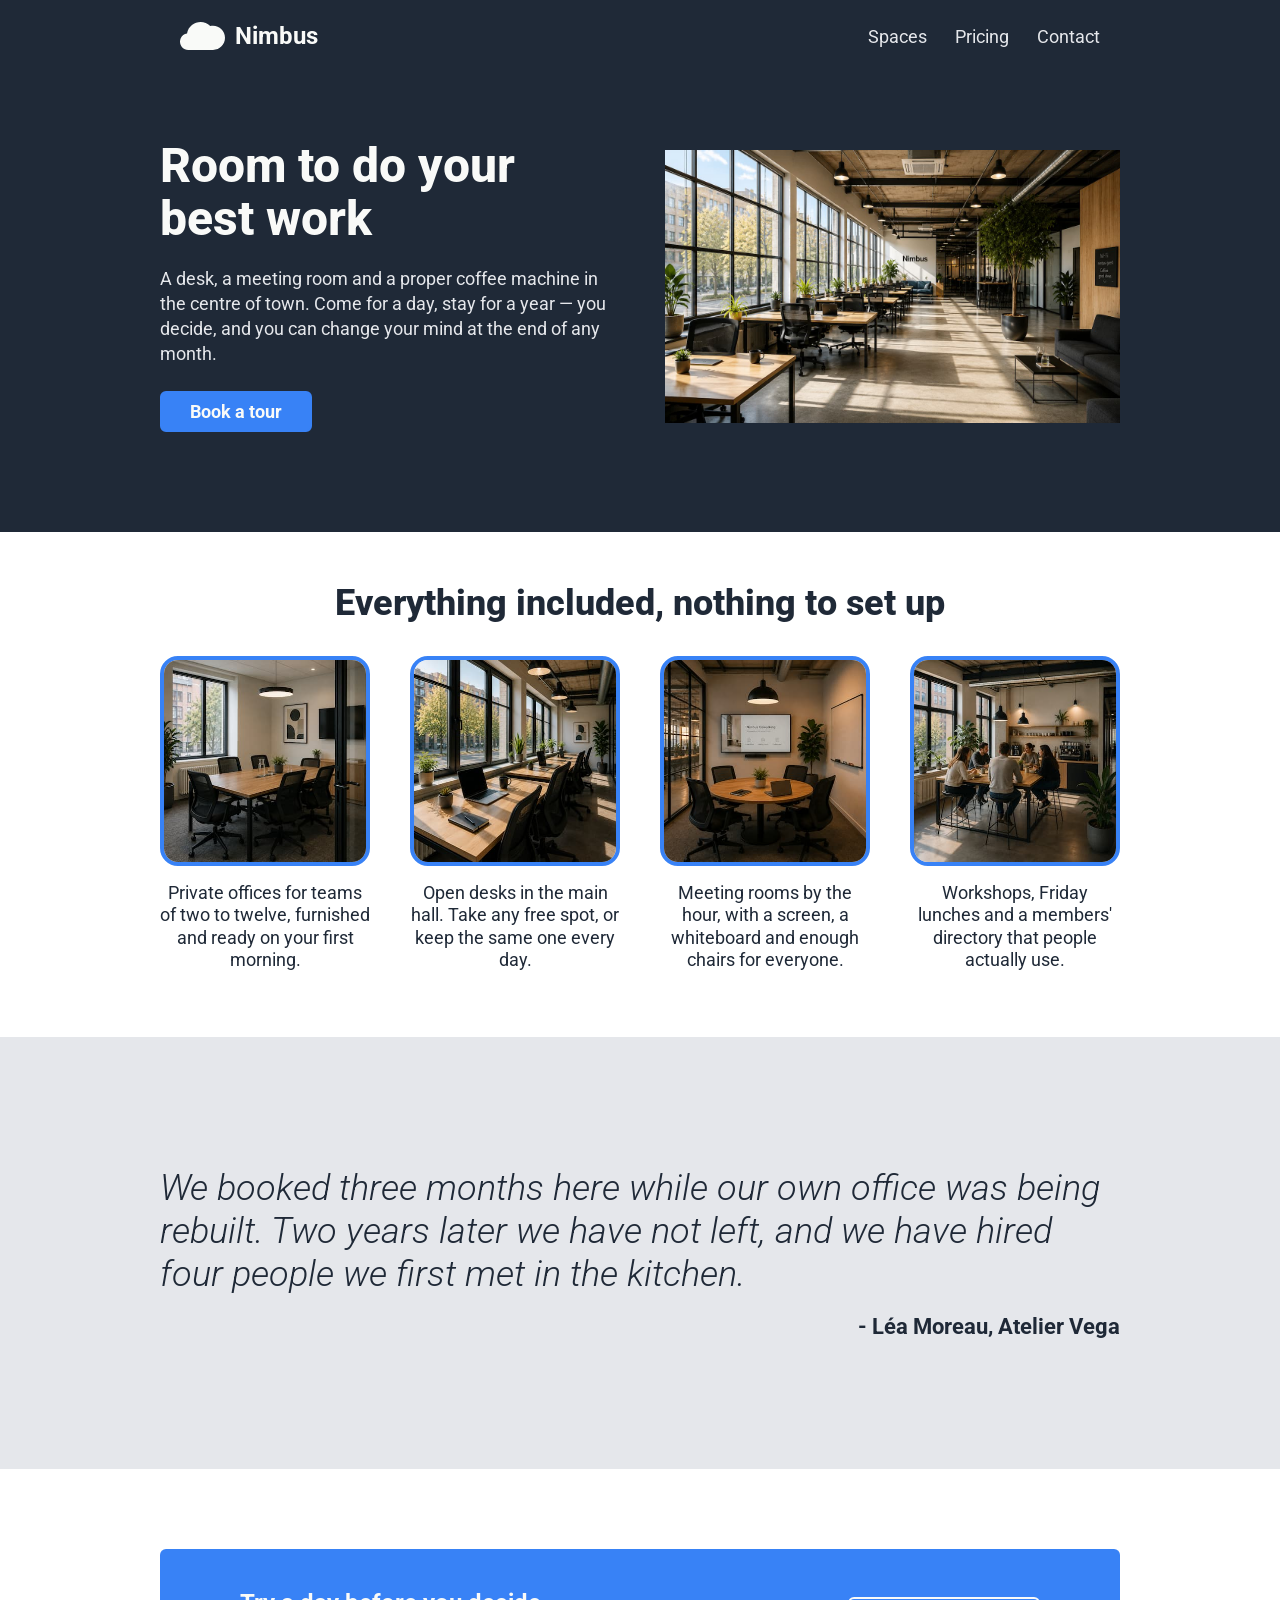
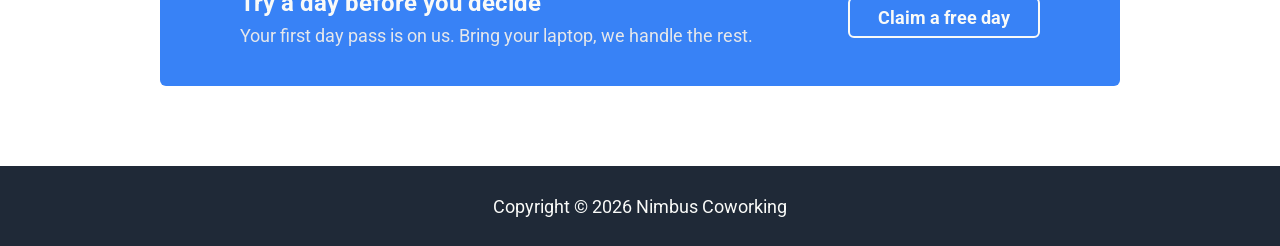
==== commit 4c80c46b: "Merge pull request #29 from kenza12/feat/logo feat(header): use cloud svg icon with text logo" ====
--- a/index.html
+++ b/index.html
@@ -18,9 +18,10 @@
         <div class="site-header__inner">
 
             <a class="site-header__logo" href="index.html">
-                <img class="site-header__logo-image"
-                    src="assets/images/logo-nimbus.png"
-                    alt="Nimbus Coworking">
+                <img class="site-header__logo-mark"
+                    src="assets/images/logo-cloud.svg"
+                    alt="">
+                <span class="site-header__logo-text">Nimbus</span>
             </a>
 
             <!-- Burger button, shown on small screens -->
--- a/assets/css/main.css
+++ b/assets/css/main.css
@@ -157,7 +157,7 @@
 .site-header__inner {
   max-width: 960px;
   margin: 0 auto;
-  padding: 20px;
+  padding: 22px 20px;
 
   display: flex;
   align-items: center;
@@ -165,12 +165,25 @@
 }
 
 .site-header__logo {
+  display: flex;
+  align-items: center;
+  gap: 10px;
+
+  text-decoration: none;
+}
+
+.site-header__logo-mark {
   display: block;
-}
-
-.site-header__logo-image {
-  display: block;
-  height: 40px;
+  height: 28px;
+  width: auto;
+}
+
+/* Header Logo Text: 24px #F9FAF8 */
+.site-header__logo-text {
+  color: var(--color-light);
+  font-size: var(--font-size-logo);
+  font-weight: 700;
+  line-height: 1;
 }
 
 .site-nav__list {
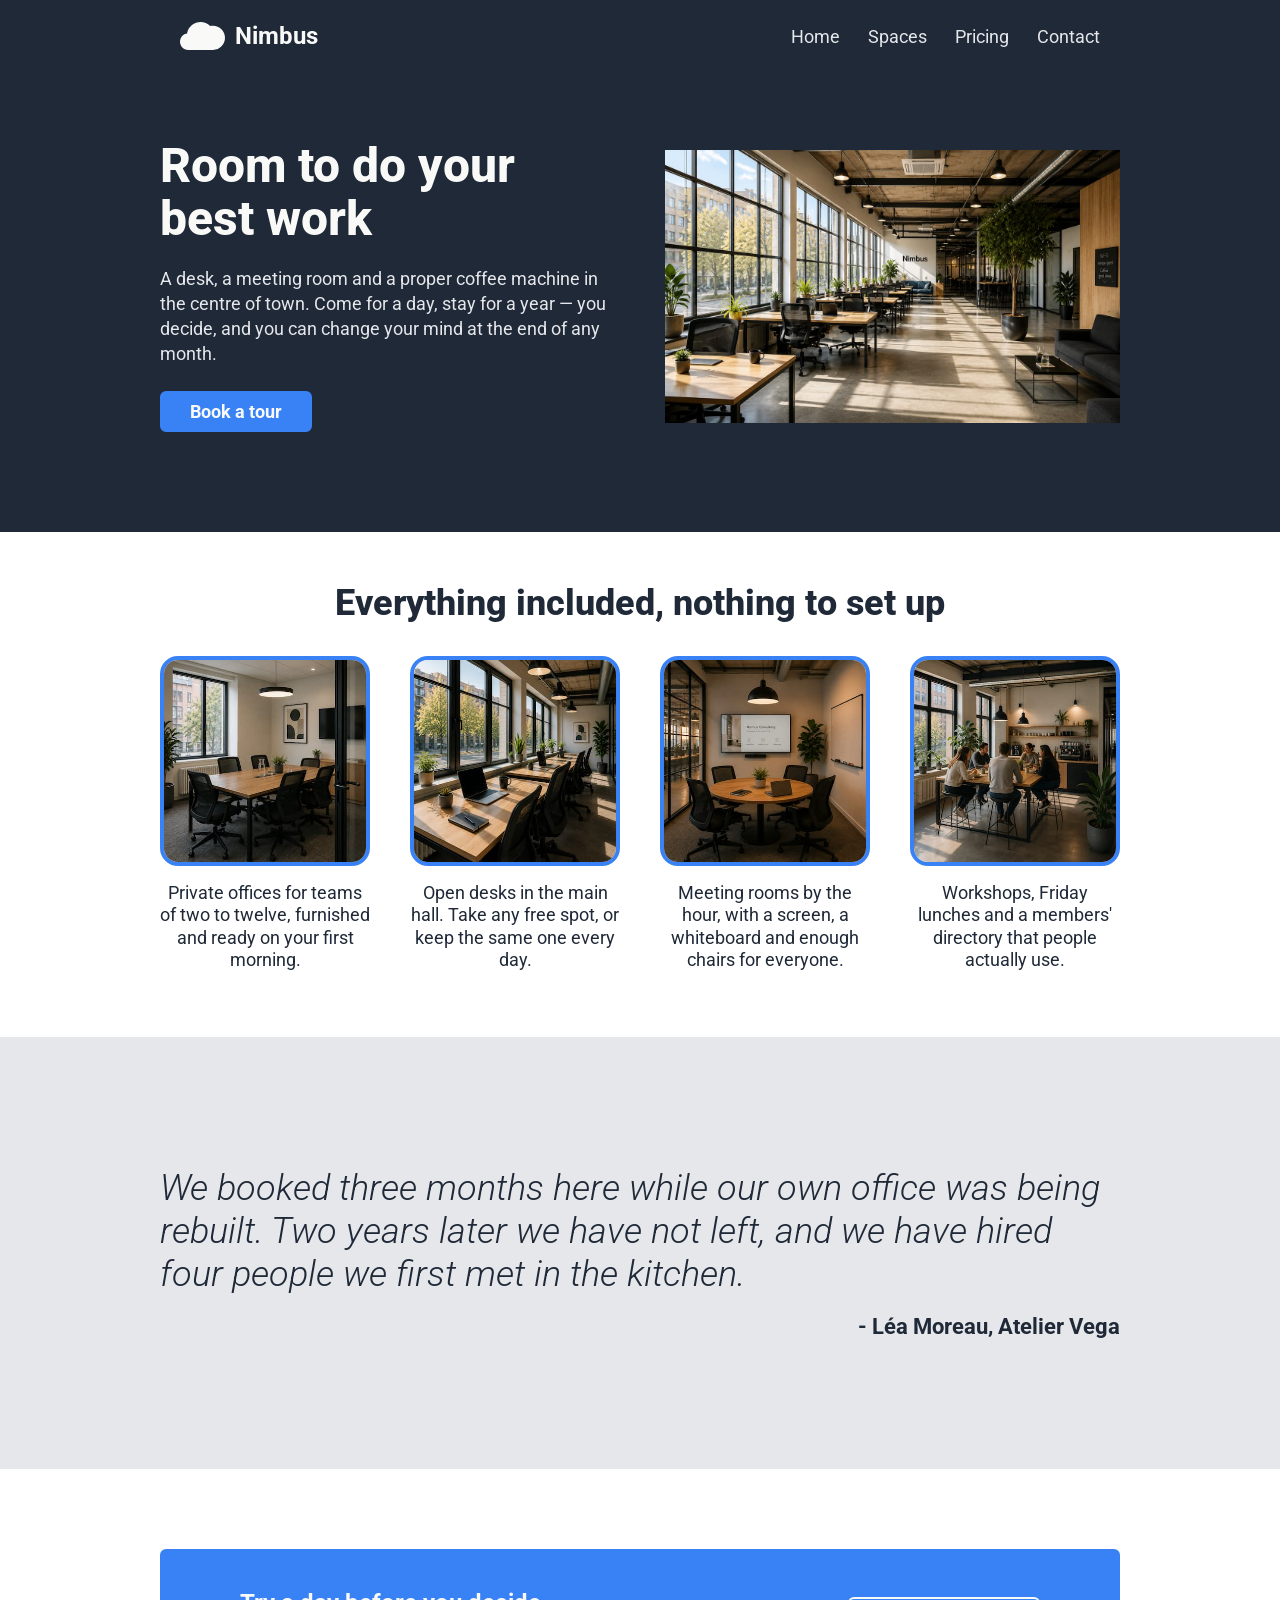
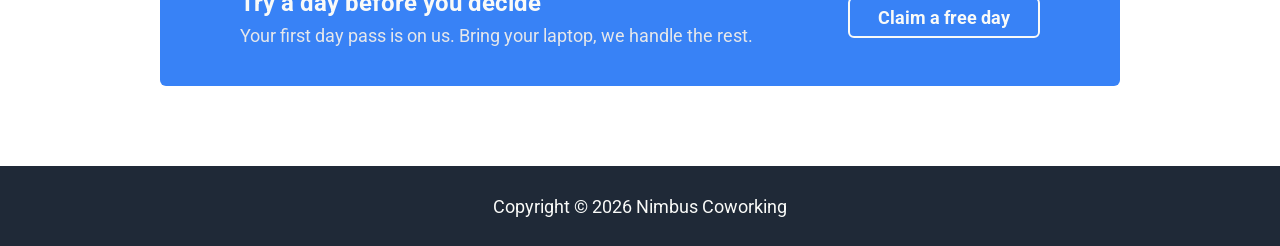
==== commit 23e3c4ec: "feat: add home link in nav bar for all pages" ====
--- a/index.html
+++ b/index.html
@@ -34,6 +34,7 @@
 
             <nav class="site-nav" aria-label="Main">
                 <ul class="site-nav__list">
+                    <li><a class="site-nav__link" href="index.html">Home</a></li>
                     <li><a class="site-nav__link" href="spaces.html">Spaces</a></li>
                     <li><a class="site-nav__link" href="pricing.html">Pricing</a></li>
                     <li><a class="site-nav__link" href="contact.html">Contact</a></li>
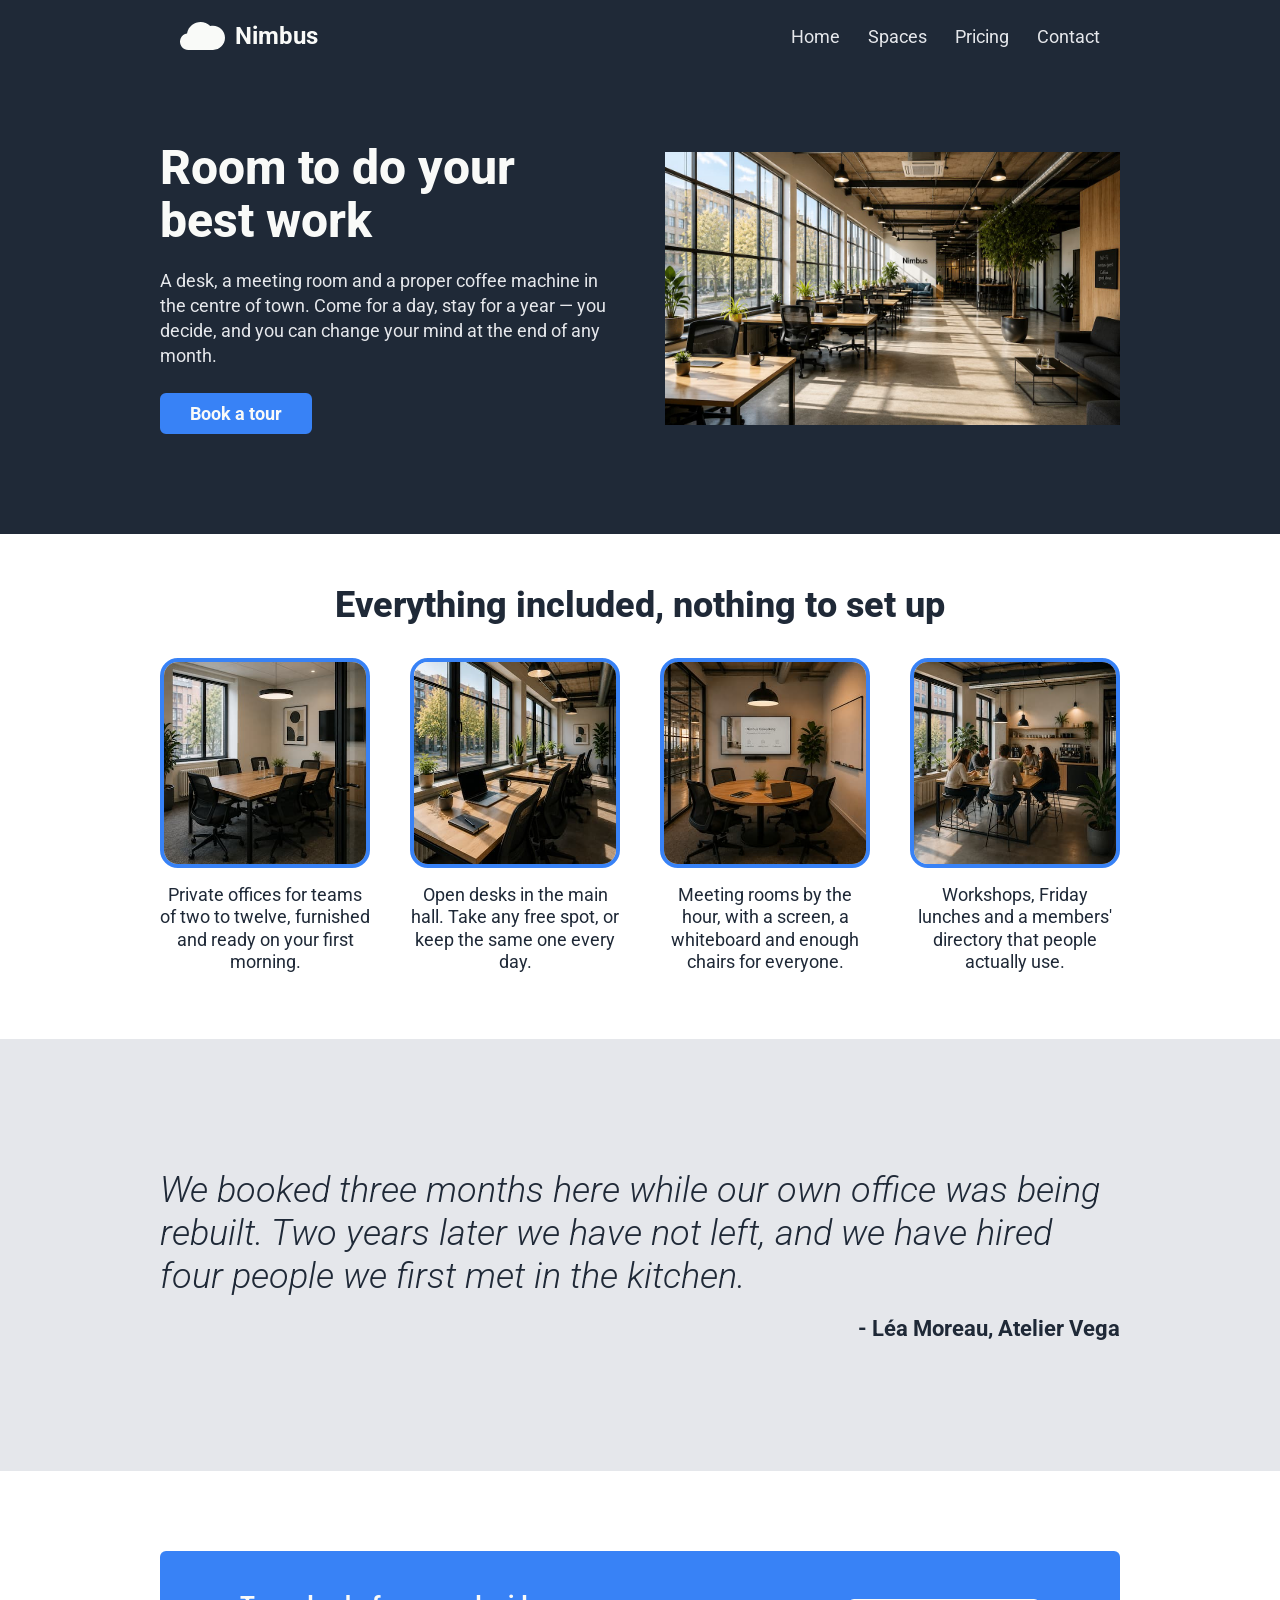
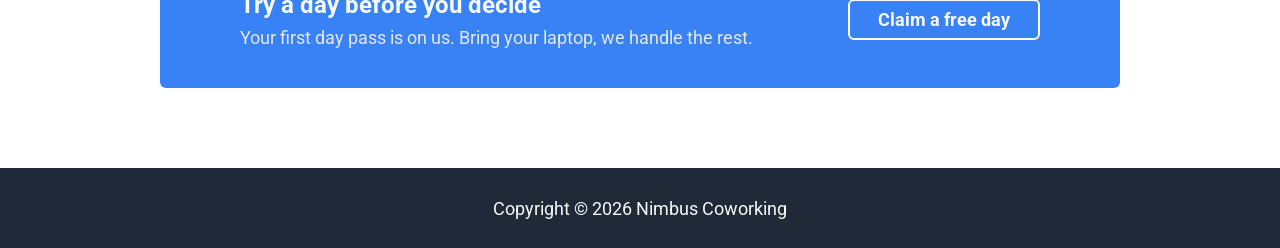
==== commit 03a6ee0d: "refactor: format code files" ====
--- a/index.html
+++ b/index.html
@@ -1,176 +1,193 @@
 <!DOCTYPE html>
 <html lang="en">
-<head>
-    <meta charset="UTF-8">
-    <meta name="viewport" content="width=device-width, initial-scale=1.0">
+  <head>
+    <meta charset="UTF-8" />
+    <meta name="viewport" content="width=device-width, initial-scale=1.0" />
     <title>Nimbus Coworking — Workspaces in the centre of town</title>
-    <meta name="description"
-          content="Private offices, open desks and meeting rooms in the centre of town. Book by the day or by the year.">
+    <meta
+      name="description"
+      content="Private offices, open desks and meeting rooms in the centre of town. Book by the day or by the year."
+    />
 
-    <link rel="stylesheet" href="assets/css/main.css">
-    <link rel="stylesheet" href="assets/css/pages/home.css">
-</head>
+    <link rel="stylesheet" href="assets/css/main.css" />
+    <link rel="stylesheet" href="assets/css/pages/home.css" />
+  </head>
 
-<body>
-
+  <body>
     <!-- Site header: logo and main navigation -->
     <header class="site-header">
-        <div class="site-header__inner">
+      <div class="site-header__inner">
+        <a class="site-header__logo" href="index.html">
+          <img
+            class="site-header__logo-mark"
+            src="assets/images/logo-cloud.svg"
+            alt=""
+          />
+          <span class="site-header__logo-text">Nimbus</span>
+        </a>
 
-            <a class="site-header__logo" href="index.html">
-                <img class="site-header__logo-mark"
-                    src="assets/images/logo-cloud.svg"
-                    alt="">
-                <span class="site-header__logo-text">Nimbus</span>
-            </a>
+        <!-- Burger button, shown on small screens -->
+        <input class="nav-toggle" type="checkbox" id="nav-toggle" />
+        <label class="nav-toggle__label" for="nav-toggle" aria-label="Menu">
+          <span class="nav-toggle__bar"></span>
+          <span class="nav-toggle__bar"></span>
+          <span class="nav-toggle__bar"></span>
+        </label>
 
-            <!-- Burger button, shown on small screens -->
-            <input class="nav-toggle" type="checkbox" id="nav-toggle">
-            <label class="nav-toggle__label" for="nav-toggle" aria-label="Menu">
-                <span class="nav-toggle__bar"></span>
-                <span class="nav-toggle__bar"></span>
-                <span class="nav-toggle__bar"></span>
-            </label>
-
-            <nav class="site-nav" aria-label="Main">
-                <ul class="site-nav__list">
-                    <li><a class="site-nav__link" href="index.html">Home</a></li>
-                    <li><a class="site-nav__link" href="spaces.html">Spaces</a></li>
-                    <li><a class="site-nav__link" href="pricing.html">Pricing</a></li>
-                    <li><a class="site-nav__link" href="contact.html">Contact</a></li>
-                </ul>
-            </nav>
-
-        </div>
+        <nav class="site-nav" aria-label="Main">
+          <ul class="site-nav__list">
+            <li><a class="site-nav__link" href="index.html">Home</a></li>
+            <li><a class="site-nav__link" href="spaces.html">Spaces</a></li>
+            <li><a class="site-nav__link" href="pricing.html">Pricing</a></li>
+            <li><a class="site-nav__link" href="contact.html">Contact</a></li>
+          </ul>
+        </nav>
+      </div>
     </header>
 
     <main id="main">
+      <!-- Hero: main message and call to action -->
+      <section class="hero">
+        <div class="hero__inner">
+          <div class="hero__content">
+            <h1 class="hero__title">Room to do your best work</h1>
+            <p class="hero__subtitle">
+              A desk, a meeting room and a proper coffee machine in the centre
+              of town. Come for a day, stay for a year — you decide, and you can
+              change your mind at the end of any month.
+            </p>
+            <a class="btn" href="contact.html">Book a tour</a>
+          </div>
 
-        <!-- Hero: main message and call to action -->
-        <section class="hero">
-            <div class="hero__inner">
+          <!-- Wide shot on desktop, closer shot on mobile -->
+          <picture class="hero__media">
+            <source
+              media="(max-width: 375px)"
+              srcset="assets/images/hero-mobile.jpg"
+            />
+            <img
+              src="assets/images/hero-desktop.jpg"
+              alt="The main hall at Nimbus, with desks along a row of tall windows"
+            />
+          </picture>
+        </div>
+      </section>
 
-                <div class="hero__content">
-                    <h1 class="hero__title">Room to do your best work</h1>
-                    <p class="hero__subtitle">
-                        A desk, a meeting room and a proper coffee machine in
-                        the centre of town. Come for a day, stay for a year —
-                        you decide, and you can change your mind at the end of
-                        any month.
-                    </p>
-                    <a class="btn" href="contact.html">Book a tour</a>
-                </div>
+      <!-- What Nimbus offers: four services -->
+      <section class="services" id="services">
+        <div class="services__inner">
+          <h2 class="services__title">
+            Everything included, nothing to set up
+          </h2>
 
-                <!-- Wide shot on desktop, closer shot on mobile -->     
-                <picture class="hero__media">
-                    <source media="(max-width: 374px)"
-                            srcset="assets/images/hero-mobile.jpg">
-                    <img src="assets/images/hero-desktop.jpg"
-                        alt="The main hall at Nimbus, with desks along a row of tall windows">
-                </picture>
+          <ul class="services__list">
+            <li class="card">
+              <!-- Two sizes, the browser loads the lighter one when it fits -->
+              <img
+                class="card__image"
+                src="assets/images/offices-400.jpg"
+                srcset="
+                  assets/images/offices-400.jpg 400w,
+                  assets/images/offices-800.jpg 800w
+                "
+                sizes="225px"
+                alt="A private office with a table for six people"
+              />
+              <p class="card__text">
+                Private offices for teams of two to twelve, furnished and ready
+                on your first morning.
+              </p>
+            </li>
 
+            <li class="card">
+              <img
+                class="card__image"
+                src="assets/images/desks-400.jpg"
+                srcset="
+                  assets/images/desks-400.jpg 400w,
+                  assets/images/desks-800.jpg 800w
+                "
+                sizes="225px"
+                alt="Open desks facing a window in the main hall"
+              />
+              <p class="card__text">
+                Open desks in the main hall. Take any free spot, or keep the
+                same one every day.
+              </p>
+            </li>
+
+            <li class="card">
+              <img
+                class="card__image"
+                src="assets/images/meeting-400.jpg"
+                srcset="
+                  assets/images/meeting-400.jpg 400w,
+                  assets/images/meeting-800.jpg 800w
+                "
+                sizes="225px"
+                alt="A meeting room with a screen and a whiteboard"
+              />
+              <p class="card__text">
+                Meeting rooms by the hour, with a screen, a whiteboard and
+                enough chairs for everyone.
+              </p>
+            </li>
+
+            <li class="card">
+              <img
+                class="card__image"
+                src="assets/images/community-400.jpg"
+                srcset="
+                  assets/images/community-400.jpg 400w,
+                  assets/images/community-800.jpg 800w
+                "
+                sizes="225px"
+                alt="Members having lunch together in the Nimbus kitchen"
+              />
+              <p class="card__text">
+                Workshops, Friday lunches and a members' directory that people
+                actually use.
+              </p>
+            </li>
+          </ul>
+        </div>
+      </section>
+
+      <!-- Member testimonial -->
+      <section class="quote" id="members">
+        <div class="quote__inner">
+          <figure class="quote__figure">
+            <blockquote class="quote__text">
+              We booked three months here while our own office was being
+              rebuilt. Two years later we have not left, and we have hired four
+              people we first met in the kitchen.
+            </blockquote>
+            <figcaption class="quote__author">
+              - Léa Moreau, Atelier Vega
+            </figcaption>
+          </figure>
+        </div>
+      </section>
+
+      <!-- Free day pass offer -->
+      <section class="cta" id="join">
+        <div class="cta__inner">
+          <div class="cta__card">
+            <div class="cta__content">
+              <h2 class="cta__title">Try a day before you decide</h2>
+              <p class="cta__text">
+                Your first day pass is on us. Bring your laptop, we handle the
+                rest.
+              </p>
             </div>
-        </section>
-
-        <!-- What Nimbus offers: four services -->
-        <section class="services" id="services">
-            <div class="services__inner">
-                <h2 class="services__title">Everything included, nothing to set up</h2>
-
-                <ul class="services__list">
-
-                    <li class="card">
-                        <!-- Two sizes, the browser loads the lighter one when it fits -->
-                        <img class="card__image"
-                            src="assets/images/offices-400.jpg"
-                            srcset="assets/images/offices-400.jpg 400w,
-                                    assets/images/offices-800.jpg 800w"
-                            sizes="225px"
-                            alt="A private office with a table for six people">
-                        <p class="card__text">
-                            Private offices for teams of two to twelve, furnished
-                            and ready on your first morning.
-                        </p>
-                    </li>
-
-                    <li class="card">
-                        <img class="card__image"
-                            src="assets/images/desks-400.jpg"
-                            srcset="assets/images/desks-400.jpg 400w,
-                                    assets/images/desks-800.jpg 800w"
-                            sizes="225px"
-                            alt="Open desks facing a window in the main hall">
-                        <p class="card__text">
-                            Open desks in the main hall. Take any free spot, or
-                            keep the same one every day.
-                        </p>
-                    </li>
-
-                    <li class="card">
-                        <img class="card__image"
-                            src="assets/images/meeting-400.jpg"
-                            srcset="assets/images/meeting-400.jpg 400w,
-                                    assets/images/meeting-800.jpg 800w"
-                            sizes="225px"
-                            alt="A meeting room with a screen and a whiteboard">
-                        <p class="card__text">
-                            Meeting rooms by the hour, with a screen, a whiteboard
-                            and enough chairs for everyone.
-                        </p>
-                    </li>
-
-                    <li class="card">
-                        <img class="card__image"
-                            src="assets/images/community-400.jpg"
-                            srcset="assets/images/community-400.jpg 400w,
-                                    assets/images/community-800.jpg 800w"
-                            sizes="225px"
-                            alt="Members having lunch together in the Nimbus kitchen">
-                        <p class="card__text">
-                            Workshops, Friday lunches and a members' directory that
-                            people actually use.
-                        </p>
-                    </li>
-
-                </ul>
+            <a class="btn btn--outline" href="contact.html">Claim a free day</a>
+          </div>
         </div>
-        </section>
-
-        <!-- Member testimonial -->
-        <section class="quote" id="members">
-            <div class="quote__inner">
-                <figure class="quote__figure">
-                    <blockquote class="quote__text">
-                        We booked three months here while our own office was being
-                        rebuilt. Two years later we have not left, and we have
-                        hired four people we first met in the kitchen.
-                    </blockquote>
-                    <figcaption class="quote__author">- Léa Moreau, Atelier Vega</figcaption>
-                </figure>
-            </div>
-        </section>
-
-        <!-- Free day pass offer -->
-        <section class="cta" id="join">
-            <div class="cta__inner">
-                <div class="cta__card">
-                    <div class="cta__content">
-                        <h2 class="cta__title">Try a day before you decide</h2>
-                        <p class="cta__text">
-                            Your first day pass is on us. Bring your laptop, we
-                            handle the rest.
-                        </p>
-                    </div>
-                    <a class="btn btn--outline" href="contact.html">Claim a free day</a>
-                </div>
-            </div>
-        </section>
-
+      </section>
     </main>
 
     <footer class="site-footer">
-        <p class="site-footer__text">Copyright © 2026 Nimbus Coworking</p>
+      <p class="site-footer__text">Copyright © 2026 Nimbus Coworking</p>
     </footer>
-
-</body>
-</html>+  </body>
+</html>
--- a/assets/css/main.css
+++ b/assets/css/main.css
@@ -33,19 +33,17 @@
   font-style: italic;
 }
 
-
-
 /* VARIABLES */
 
 :root {
   /* color for header, hero and footer background, information header text, quote text and author text */
-  --color-dark: #1F2937;
+  --color-dark: #1f2937;
   /* color for header logo text, header main text, button text, sign up main text, sign up button border */
-  --color-light: #F9FAF8;
+  --color-light: #f9faf8;
   /* color for header secondary text, header links text, information item text, footer text, sign up secondary text */
-  --color-secondary: #E5E7EB;
+  --color-secondary: #e5e7eb;
   /* color for button background, information item image border, sign up background */
-  --color-accent: #3882F6;
+  --color-accent: #3882f6;
   /* font weight for header main text and information header text */
   --font-extra-bold: 800;
   /* font weight for quote text */
@@ -78,14 +76,8 @@
   min-height: 100vh;
 }
 
-@media (max-width: 374px) {
-  body {
-    font-size: 18px;
-  }
-}
-
 main {
-  padding-top: 70px; /* top padding to accommodate the header  */
+  padding-top: 72px; /* top padding to accommodate the header  */
 }
 
 /* GLOBAL TEXT STYLES - add classes with the same styles here */
@@ -122,6 +114,8 @@
   font-weight: 700;
   text-decoration: none;
   min-width: fit-content;
+
+  transition: all linear 0.15s;
 }
 
 .btn:hover,
@@ -202,11 +196,13 @@
   color: var(--color-light);
 }
 
-.nav-toggle { /* for burger menu */
+.nav-toggle {
+  /* for burger menu */
   display: none;
 }
 
-.nav-toggle__label { /* for burger menu */
+.nav-toggle__label {
+  /* for burger menu */
   display: none;
 }
 
@@ -252,11 +248,12 @@
   .nav-toggle:checked ~ .site-nav {
     display: block;
     position: absolute;
+    top: 100%;
     left: 0;
     right: 0;
-    margin-top: 200px;
+
     background-color: var(--color-dark);
-    border-bottom: 1px solid var(--color-secondary);
+    border-top: 1px solid var(--color-secondary);
     padding-left: 20px;
   }
 
@@ -290,6 +287,10 @@
   padding: 70px 20px 80px;
 }
 
+.page-intro__title {
+  padding-bottom: 20px;
+}
+
 .page-intro__text {
   max-width: 640px;
 
@@ -301,10 +302,14 @@
   .page-intro__title {
     font-size: var(--font-size-main);
   }
-}
-
-@media (max-width: 374px) {
+
+  .page-intro__inner {
+    padding-bottom: 45px;
+  }
+}
+
+@media (max-width: 375px) {
   .page-intro__title {
     font-size: var(--font-size-large);
   }
-}+}
--- a/assets/css/pages/home.css
+++ b/assets/css/pages/home.css
@@ -51,7 +51,6 @@
     flex: 1;
   }
 }
-
 
 /* SERVICES */
 
@@ -106,7 +105,6 @@
   }
 }
 
-
 /* QUOTE */
 
 .quote {
@@ -153,7 +151,6 @@
   }
 }
 
-
 /* CALL TO ACTION */
 .cta {
   padding: 0 20px;
@@ -204,4 +201,4 @@
     justify-content: space-between;
     gap: 40px;
   }
-}+}
